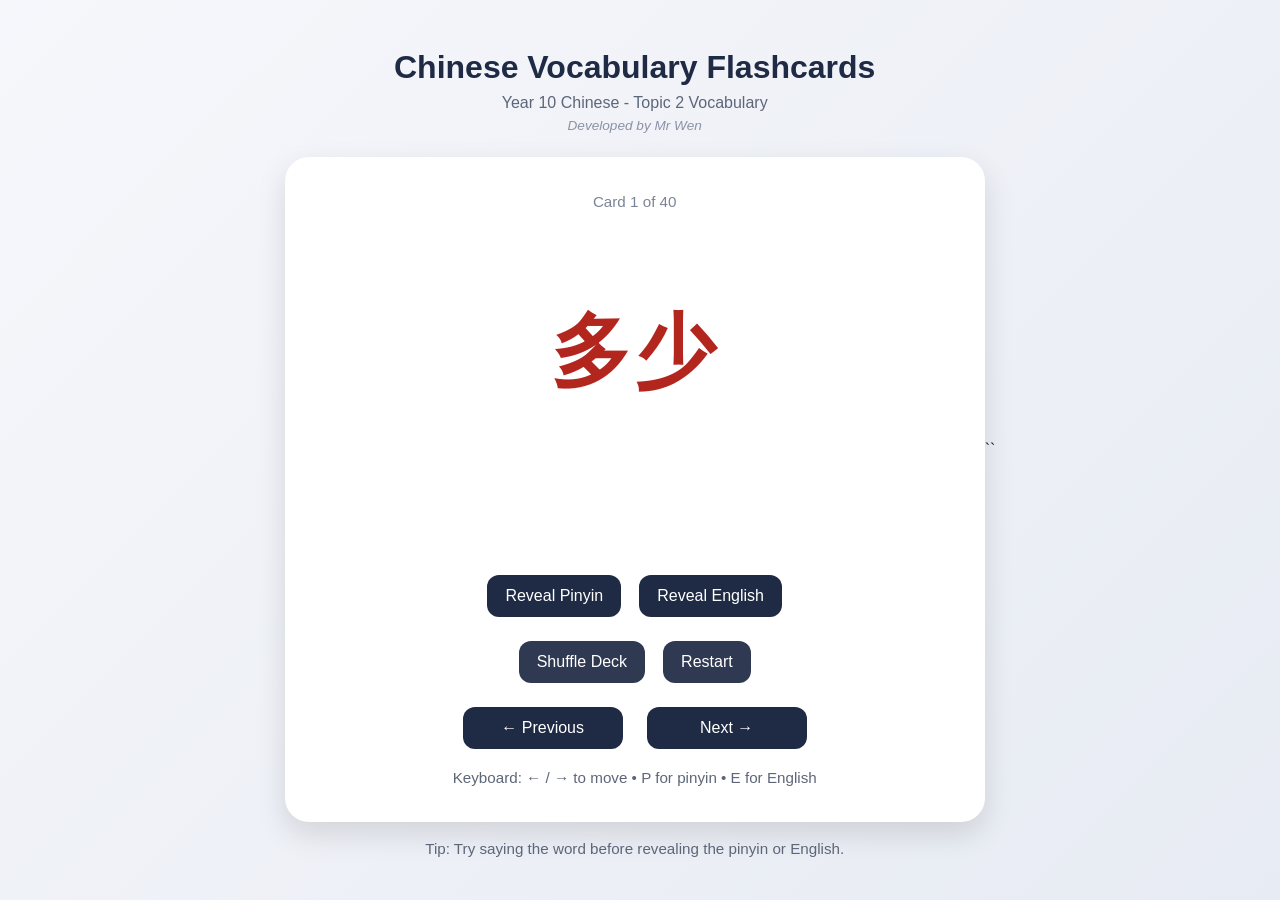
==== 10chi-flashcard/index.html @ a39b6f1a "Add files via upload" ====
<!DOCTYPE html>
<html lang="en">
<head>
  <meta charset="UTF-8" />
  <meta name="viewport" content="width=device-width, initial-scale=1.0" />
  <title>Chinese Vocabulary Flashcards</title>
  <link rel="stylesheet" href="style.css?v=2026-06-10">
</head>

<body>
  <main class="app">
    <header>
      <h1>Chinese Vocabulary Flashcards</h1>
      <p>Year 10 Chinese - Topic 2 Vocabulary</p>
      <p class="developer-credit">Developed by Mr Wen</p>
    </header>

    <section class="flashcard" aria-label="Flashcard">
      <div class="card-number" id="cardNumber" aria-live="polite"></div>

<!-- Pinyin sits above Hanzi -->
<div class="answer-box hidden pinyin-top" id="pinyinBox" aria-hidden="true">
  <span id="pinyin">nǐ hǎo</span>
</div>

<!-- lang helps devices choose appropriate fonts/reading rules -->
<div class="hanzi" id="hanzi" lang="zh-Hans">你好</div>

<!-- Keep English in the answer area below -->
<div class="answer-area" aria-label="Answers">
  <div class="answer-box hidden" id="englishBox" aria-hidden="true">
    <span class="label">English</span>
    <span id="english">hello</span>
  </div>
</div>
      <div class="button-row">
        <button type="button" id="togglePinyinBtn" aria-controls="pinyinBox">Reveal Pinyin</button>
        <button type="button" id="toggleEnglishBtn" aria-controls="englishBox">Reveal English</button>
      </div>

      <div class="button-row secondary-row">
        <button type="button" id="shuffleBtn">Shuffle Deck</button>
        <button type="button" id="restartBtn">Restart</button>
      </div>

      <div class="navigation">
        <button type="button" id="prevBtn">← Previous</button>
        <button type="button" id="nextBtn">Next →</button>
      </div>

      <p class="keyboard-tip">
        Keyboard: ← / → to move • P for pinyin • E for English
      </p>
    </section>

    <footer>
      <p>Tip: Try saying the word before revealing the pinyin or English.</p>
    </footer>
  </main>

  <script src="vocab-data.js?v=2026-06-10"></script>
  <script src="script.js?v=2026-06-10"></script>

</body>
</html>
``
---- 10chi-flashcard/style.css ----
/* Apply box-sizing properly (your original had a typo) */
* {
  box-sizing: border-box;
}

:root {
  --bg1: #f6f7fb;
  --bg2: #e7ebf3;
  --ink: #222;
  --muted: #5d6678;
  --navy: #1f2a44;
  --navy2: #33415f;
  --card: #ffffff;
  --soft: #f4f6fa;
  --hanzi: #b3261e;
}

.developer-credit {
  margin-top: 6px;
  color: #8a93a5;
  font-size: 0.85rem;
  font-style: italic;
}

body {
  margin: 0;
  /* English/general page font */
  font-family: "Century Gothic", "Segoe UI", Arial, Helvetica, sans-serif;
  background: linear-gradient(135deg, var(--bg1), var(--bg2));
  color: var(--ink);
  min-height: 100vh;
  display: flex;
  justify-content: center;
  align-items: center;
}

/* Main app container */
.app {
  width: 90%;
  max-width: 700px;
  text-align: center;
}

/* Header */
header {
  margin-bottom: 24px;
}

header h1 {
  margin-bottom: 8px;
  font-size: 2rem;
  color: var(--navy);
}

header p {
  margin: 0;
  color: var(--muted);
  font-size: 1rem;
}

/* Flashcard */
.flashcard {
  background: var(--card);
  border-radius: 24px;
  padding: 36px 28px;
  box-shadow: 0 12px 30px rgba(0, 0, 0, 0.12);
}

.card-number {
  color: #7b8496;
  font-size: 0.95rem;
  margin-bottom: 24px;
}

/* Chinese Hanzi font */
.hanzi {
  font-family: "Microsoft YaHei", "SimHei", "Noto Sans CJK SC", "PingFang SC", sans-serif;
  font-size: 5rem;
  font-weight: bold;
  color: var(--hanzi);
  margin-bottom: 28px;
  letter-spacing: 4px;
}

/* Answer area */
.answer-area {
  min-height: 110px;
  margin-bottom: 24px;
}

.answer-box {
  background: var(--soft);
  border-radius: 14px;
  padding: 14px 18px;
  margin: 10px auto;
  max-width: 420px;
  font-size: 1.3rem;
}

.label {
  display: block;
  font-size: 0.8rem;
  text-transform: uppercase;
  color: #657085;
  letter-spacing: 1px;
  margin-bottom: 5px;
}

/* Pinyin font */
#pinyin {
  font-family: "Microsoft YaHei", "SimHei", "Noto Sans CJK SC", "PingFang SC", sans-serif;
  font-size: 1.4rem;
  letter-spacing: 1px;
}

/* English answer uses the general English font */
#english {
  font-family: "Century Gothic", "Segoe UI", Arial, Helvetica, sans-serif;
}

/* Hidden answers (keeps space so layout doesn't jump) */
.hidden {
  visibility: hidden;
}

/* Buttons */
button {
  border: none;
  border-radius: 12px;
  padding: 12px 18px;
  margin: 6px;
  font-size: 1rem;
  cursor: pointer;
  background: var(--navy);
  color: white;
  transition: 0.2s ease;
  font-family: "Century Gothic", "Segoe UI", Arial, Helvetica, sans-serif;
}

button:hover {
  background: var(--navy2);
  transform: translateY(-1px);
}

button:active {
  transform: translateY(0);
}

/* Keyboard accessibility */
button:focus-visible {
  outline: 3px solid #ffcc66;
  outline-offset: 3px;
}

.button-row {
  display: flex;
  justify-content: center;
  flex-wrap: wrap;
  gap: 6px;
  margin-bottom: 12px;
}

.secondary-row button {
  background: #2f3a52;
}

.navigation {
  display: flex;
  gap: 12px;
  justify-content: center;
  flex-wrap: wrap;
  margin-top: 6px;
}

.navigation button {
  min-width: 160px;
}

.keyboard-tip {
  margin-top: 14px;
  margin-bottom: 0;
  color: var(--muted);
  font-size: 0.95rem;
}

/* Footer */
footer {
  margin-top: 18px;
  color: var(--muted);
  font-size: 0.95rem;
}

/* Mobile layout */
@media (max-width: 520px) {
  .hanzi {
    font-size: 3.8rem;
  }

  button {
    width: 100%;
    margin: 6px 0;
  }

  .flashcard {
    padding: 28px 20px;
  }

  .navigation button {
    width: 100%;
  }
}
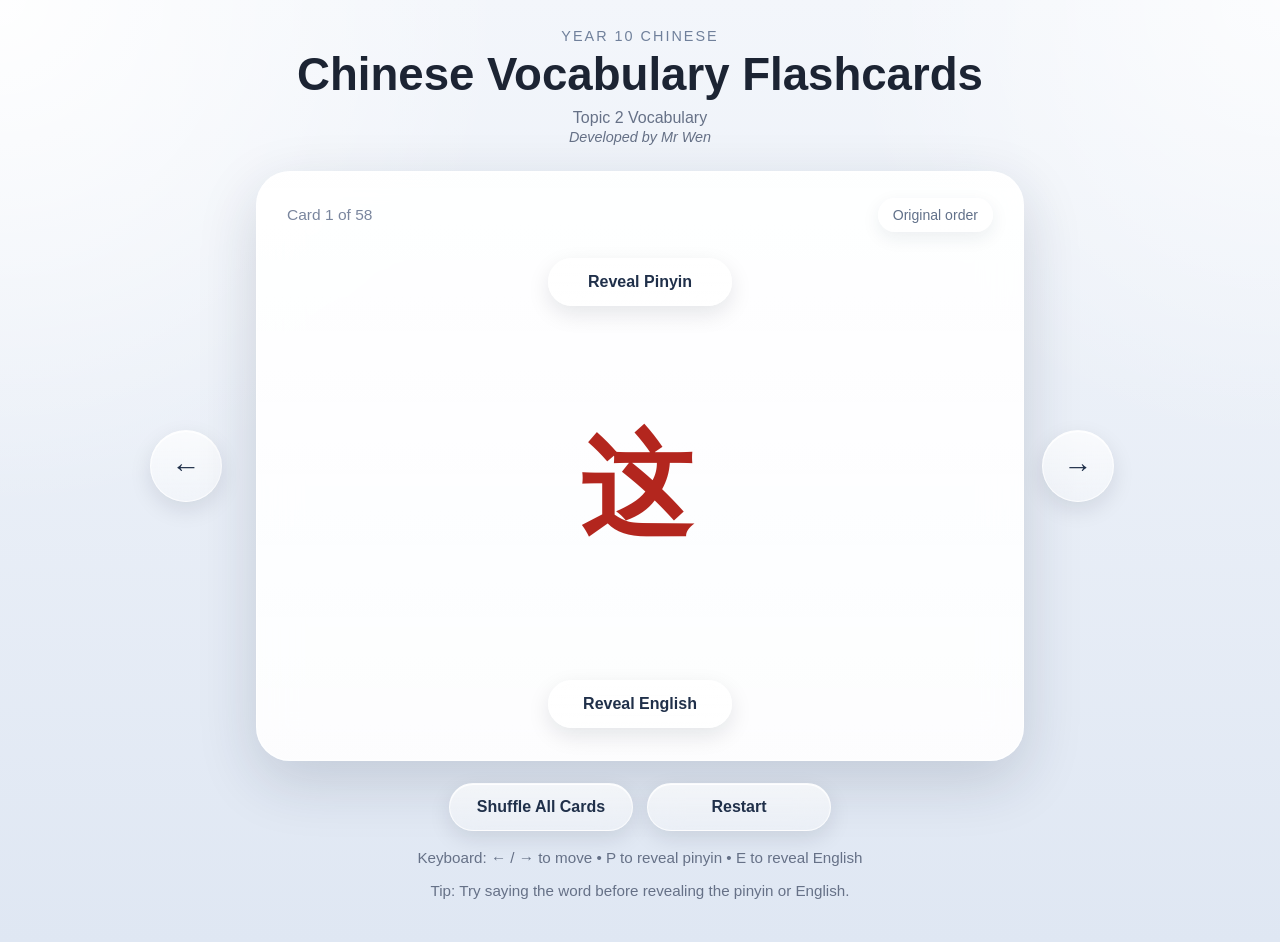
==== commit 9ff133ef: "Add files via upload" ====
--- a/10chi-flashcard/index.html
+++ b/10chi-flashcard/index.html
@@ -1,66 +1,101 @@
-<!DOCTYPE html>
-<html lang="en">
-<head>
-  <meta charset="UTF-8" />
-  <meta name="viewport" content="width=device-width, initial-scale=1.0" />
-  <title>Chinese Vocabulary Flashcards</title>
-  <link rel="stylesheet" href="style.css?v=2026-06-10">
-</head>
-
-<body>
-  <main class="app">
-    <header>
-      <h1>Chinese Vocabulary Flashcards</h1>
-      <p>Year 10 Chinese - Topic 2 Vocabulary</p>
-      <p class="developer-credit">Developed by Mr Wen</p>
-    </header>
-
-    <section class="flashcard" aria-label="Flashcard">
-      <div class="card-number" id="cardNumber" aria-live="polite"></div>
-
-<!-- Pinyin sits above Hanzi -->
-<div class="answer-box hidden pinyin-top" id="pinyinBox" aria-hidden="true">
-  <span id="pinyin">nǐ hǎo</span>
-</div>
-
-<!-- lang helps devices choose appropriate fonts/reading rules -->
-<div class="hanzi" id="hanzi" lang="zh-Hans">你好</div>
-
-<!-- Keep English in the answer area below -->
-<div class="answer-area" aria-label="Answers">
-  <div class="answer-box hidden" id="englishBox" aria-hidden="true">
-    <span class="label">English</span>
-    <span id="english">hello</span>
-  </div>
-</div>
-      <div class="button-row">
-        <button type="button" id="togglePinyinBtn" aria-controls="pinyinBox">Reveal Pinyin</button>
-        <button type="button" id="toggleEnglishBtn" aria-controls="englishBox">Reveal English</button>
-      </div>
-
-      <div class="button-row secondary-row">
-        <button type="button" id="shuffleBtn">Shuffle Deck</button>
-        <button type="button" id="restartBtn">Restart</button>
-      </div>
-
-      <div class="navigation">
-        <button type="button" id="prevBtn">← Previous</button>
-        <button type="button" id="nextBtn">Next →</button>
-      </div>
-
-      <p class="keyboard-tip">
-        Keyboard: ← / → to move • P for pinyin • E for English
-      </p>
-    </section>
-
-    <footer>
-      <p>Tip: Try saying the word before revealing the pinyin or English.</p>
-    </footer>
-  </main>
-
-  <script src="vocab-data.js?v=2026-06-10"></script>
-  <script src="script.js?v=2026-06-10"></script>
-
-</body>
-</html>
-``+<!DOCTYPE html>
+<html lang="en">
+<head>
+  <meta charset="UTF-8" />
+  <meta name="viewport" content="width=device-width, initial-scale=1.0" />
+  <title>Chinese Vocabulary Flashcards</title>
+  <link rel="stylesheet" href="style.css?v=2026-06-15" />
+</head>
+<body>
+  <main class="app">
+    <header class="app-header">
+      <p class="eyebrow">Year 10 Chinese</p>
+      <h1>Chinese Vocabulary Flashcards</h1>
+      <p class="subtitle">Topic 2 Vocabulary</p>
+      <p class="developer-credit">Developed by Mr Wen</p>
+    </header>
+
+    <section class="flashcard-shell" aria-label="Vocabulary flashcard app">
+      <button
+        type="button"
+        id="prevBtn"
+        class="liquid-btn nav-btn nav-left"
+        aria-label="Previous vocabulary card"
+        title="Previous (Left Arrow)"
+      >
+        <span aria-hidden="true">←</span>
+      </button>
+
+      <article class="flashcard-card" aria-label="Flashcard">
+        <div class="card-top-row">
+          <div class="card-number" id="cardNumber" aria-live="polite"></div>
+          <div class="deck-badge" id="deckBadge" aria-live="polite">Original order</div>
+        </div>
+
+        <div class="card-content" id="cardContent">
+          <div class="reveal-section reveal-top">
+            <button
+              type="button"
+              id="togglePinyinBtn"
+              class="liquid-btn reveal-btn"
+              aria-controls="pinyinBox"
+              aria-expanded="false"
+            >
+              Reveal Pinyin
+            </button>
+            <div class="answer-box hidden pinyin-box" id="pinyinBox" aria-hidden="true">
+              <span id="pinyin">nǐ hǎo</span>
+            </div>
+          </div>
+
+          <div class="hanzi-stage">
+            <div class="hanzi" id="hanzi" lang="zh-Hans">你好</div>
+          </div>
+
+          <div class="reveal-section reveal-bottom">
+            <div class="answer-box hidden english-box" id="englishBox" aria-hidden="true">
+              <span class="label">English</span>
+              <span id="english">hello</span>
+            </div>
+            <button
+              type="button"
+              id="toggleEnglishBtn"
+              class="liquid-btn reveal-btn"
+              aria-controls="englishBox"
+              aria-expanded="false"
+            >
+              Reveal English
+            </button>
+          </div>
+        </div>
+      </article>
+
+      <button
+        type="button"
+        id="nextBtn"
+        class="liquid-btn nav-btn nav-right"
+        aria-label="Next vocabulary card"
+        title="Next (Right Arrow)"
+      >
+        <span aria-hidden="true">→</span>
+      </button>
+    </section>
+
+    <div class="deck-controls">
+      <button type="button" id="shuffleBtn" class="liquid-btn action-btn">Shuffle All Cards</button>
+      <button type="button" id="restartBtn" class="liquid-btn action-btn">Restart</button>
+    </div>
+
+    <p class="keyboard-tip">
+      Keyboard: ← / → to move • P to reveal pinyin • E to reveal English
+    </p>
+
+    <footer>
+      <p>Tip: Try saying the word before revealing the pinyin or English.</p>
+    </footer>
+  </main>
+
+  <script src="vocab-data.js?v=2026-06-15"></script>
+  <script src="script.js?v=2026-06-15"></script>
+</body>
+</html>
--- a/10chi-flashcard/style.css
+++ b/10chi-flashcard/style.css
@@ -1,211 +1,427 @@
-/* Apply box-sizing properly (your original had a typo) */
-* {
-  box-sizing: border-box;
-}
-
-:root {
-  --bg1: #f6f7fb;
-  --bg2: #e7ebf3;
-  --ink: #222;
-  --muted: #5d6678;
-  --navy: #1f2a44;
-  --navy2: #33415f;
-  --card: #ffffff;
-  --soft: #f4f6fa;
-  --hanzi: #b3261e;
-}
-
-.developer-credit {
-  margin-top: 6px;
-  color: #8a93a5;
-  font-size: 0.85rem;
-  font-style: italic;
-}
-
-body {
-  margin: 0;
-  /* English/general page font */
-  font-family: "Century Gothic", "Segoe UI", Arial, Helvetica, sans-serif;
-  background: linear-gradient(135deg, var(--bg1), var(--bg2));
-  color: var(--ink);
-  min-height: 100vh;
-  display: flex;
-  justify-content: center;
-  align-items: center;
-}
-
-/* Main app container */
-.app {
-  width: 90%;
-  max-width: 700px;
-  text-align: center;
-}
-
-/* Header */
-header {
-  margin-bottom: 24px;
-}
-
-header h1 {
-  margin-bottom: 8px;
-  font-size: 2rem;
-  color: var(--navy);
-}
-
-header p {
-  margin: 0;
-  color: var(--muted);
-  font-size: 1rem;
-}
-
-/* Flashcard */
-.flashcard {
-  background: var(--card);
-  border-radius: 24px;
-  padding: 36px 28px;
-  box-shadow: 0 12px 30px rgba(0, 0, 0, 0.12);
-}
-
-.card-number {
-  color: #7b8496;
-  font-size: 0.95rem;
-  margin-bottom: 24px;
-}
-
-/* Chinese Hanzi font */
-.hanzi {
-  font-family: "Microsoft YaHei", "SimHei", "Noto Sans CJK SC", "PingFang SC", sans-serif;
-  font-size: 5rem;
-  font-weight: bold;
-  color: var(--hanzi);
-  margin-bottom: 28px;
-  letter-spacing: 4px;
-}
-
-/* Answer area */
-.answer-area {
-  min-height: 110px;
-  margin-bottom: 24px;
-}
-
-.answer-box {
-  background: var(--soft);
-  border-radius: 14px;
-  padding: 14px 18px;
-  margin: 10px auto;
-  max-width: 420px;
-  font-size: 1.3rem;
-}
-
-.label {
-  display: block;
-  font-size: 0.8rem;
-  text-transform: uppercase;
-  color: #657085;
-  letter-spacing: 1px;
-  margin-bottom: 5px;
-}
-
-/* Pinyin font */
-#pinyin {
-  font-family: "Microsoft YaHei", "SimHei", "Noto Sans CJK SC", "PingFang SC", sans-serif;
-  font-size: 1.4rem;
-  letter-spacing: 1px;
-}
-
-/* English answer uses the general English font */
-#english {
-  font-family: "Century Gothic", "Segoe UI", Arial, Helvetica, sans-serif;
-}
-
-/* Hidden answers (keeps space so layout doesn't jump) */
-.hidden {
-  visibility: hidden;
-}
-
-/* Buttons */
-button {
-  border: none;
-  border-radius: 12px;
-  padding: 12px 18px;
-  margin: 6px;
-  font-size: 1rem;
-  cursor: pointer;
-  background: var(--navy);
-  color: white;
-  transition: 0.2s ease;
-  font-family: "Century Gothic", "Segoe UI", Arial, Helvetica, sans-serif;
-}
-
-button:hover {
-  background: var(--navy2);
-  transform: translateY(-1px);
-}
-
-button:active {
-  transform: translateY(0);
-}
-
-/* Keyboard accessibility */
-button:focus-visible {
-  outline: 3px solid #ffcc66;
-  outline-offset: 3px;
-}
-
-.button-row {
-  display: flex;
-  justify-content: center;
-  flex-wrap: wrap;
-  gap: 6px;
-  margin-bottom: 12px;
-}
-
-.secondary-row button {
-  background: #2f3a52;
-}
-
-.navigation {
-  display: flex;
-  gap: 12px;
-  justify-content: center;
-  flex-wrap: wrap;
-  margin-top: 6px;
-}
-
-.navigation button {
-  min-width: 160px;
-}
-
-.keyboard-tip {
-  margin-top: 14px;
-  margin-bottom: 0;
-  color: var(--muted);
-  font-size: 0.95rem;
-}
-
-/* Footer */
-footer {
-  margin-top: 18px;
-  color: var(--muted);
-  font-size: 0.95rem;
-}
-
-/* Mobile layout */
-@media (max-width: 520px) {
-  .hanzi {
-    font-size: 3.8rem;
-  }
-
-  button {
-    width: 100%;
-    margin: 6px 0;
-  }
-
-  .flashcard {
-    padding: 28px 20px;
-  }
-
-  .navigation button {
-    width: 100%;
-  }
-}+/* Global reset */
+* {
+  box-sizing: border-box;
+}
+
+:root {
+  --bg-top: #f3f6fb;
+  --bg-bottom: #dfe7f3;
+  --ink: #1c2433;
+  --muted: #667187;
+  --card: rgba(255, 255, 255, 0.9);
+  --card-border: rgba(255, 255, 255, 0.85);
+  --shadow-lg: 0 20px 60px rgba(23, 38, 65, 0.16);
+  --shadow-md: 0 10px 28px rgba(22, 34, 59, 0.12);
+  --soft-shadow: inset 0 1px 0 rgba(255, 255, 255, 0.85);
+  --glass-bg: linear-gradient(180deg, rgba(255, 255, 255, 0.72), rgba(255, 255, 255, 0.38));
+  --glass-border: rgba(255, 255, 255, 0.72);
+  --glass-text: #20304a;
+  --accent: #b3261e;
+  --accent-soft: rgba(179, 38, 30, 0.08);
+}
+
+html,
+body {
+  min-height: 100%;
+}
+
+body {
+  margin: 0;
+  font-family: "Century Gothic", "Segoe UI", Arial, Helvetica, sans-serif;
+  color: var(--ink);
+  background:
+    radial-gradient(circle at top left, rgba(255, 255, 255, 0.92), transparent 32%),
+    radial-gradient(circle at top right, rgba(255, 255, 255, 0.72), transparent 28%),
+    linear-gradient(180deg, var(--bg-top), var(--bg-bottom));
+  display: flex;
+  justify-content: center;
+  align-items: center;
+  padding: 28px 16px;
+}
+
+.app {
+  width: min(100%, 980px);
+  text-align: center;
+}
+
+.app-header {
+  text-align: center;
+  margin-bottom: 26px;
+}
+
+.eyebrow {
+  margin: 0 0 6px;
+  font-size: 0.9rem;
+  letter-spacing: 0.14em;
+  text-transform: uppercase;
+  color: #70809b;
+}
+
+.app-header h1 {
+  margin: 0;
+  font-size: clamp(2rem, 4vw, 2.85rem);
+  line-height: 1.08;
+}
+
+.subtitle,
+.developer-credit,
+.keyboard-tip,
+footer p {
+  color: var(--muted);
+}
+
+.subtitle {
+  margin: 10px 0 2px;
+  font-size: 1rem;
+}
+
+.developer-credit {
+  margin: 0;
+  font-size: 0.9rem;
+  font-style: italic;
+}
+
+.flashcard-shell {
+  display: grid;
+  grid-template-columns: 88px minmax(0, 1fr) 88px;
+  align-items: center;
+  gap: 18px;
+}
+
+.flashcard-card {
+  position: relative;
+  overflow: hidden;
+  min-height: 560px;
+  padding: 26px 30px 28px;
+  border-radius: 34px;
+  background: var(--card);
+  border: 1px solid var(--card-border);
+  box-shadow: var(--shadow-lg), var(--soft-shadow);
+  backdrop-filter: blur(20px);
+  -webkit-backdrop-filter: blur(20px);
+}
+
+.flashcard-card::before {
+  content: "";
+  position: absolute;
+  inset: 0;
+  background: linear-gradient(180deg, rgba(255, 255, 255, 0.35), rgba(255, 255, 255, 0.02));
+  pointer-events: none;
+}
+
+.card-top-row {
+  position: relative;
+  z-index: 1;
+  display: flex;
+  justify-content: space-between;
+  align-items: center;
+  gap: 12px;
+  margin-bottom: 16px;
+}
+
+.card-number {
+  color: #7a869e;
+  font-size: 0.97rem;
+}
+
+.deck-badge {
+  padding: 8px 14px;
+  border-radius: 999px;
+  background: rgba(255, 255, 255, 0.62);
+  border: 1px solid rgba(255, 255, 255, 0.78);
+  box-shadow: 0 6px 18px rgba(27, 45, 77, 0.08);
+  color: #62718a;
+  font-size: 0.88rem;
+}
+
+.card-content {
+  position: relative;
+  z-index: 1;
+  min-height: 470px;
+  display: flex;
+  flex-direction: column;
+  justify-content: space-between;
+  align-items: center;
+  gap: 18px;
+  padding: 10px 0 4px;
+  transform-origin: center;
+}
+
+.reveal-section {
+  width: 100%;
+  display: flex;
+  flex-direction: column;
+  align-items: center;
+  gap: 14px;
+}
+
+.answer-box {
+  width: min(100%, 420px);
+  min-height: 72px;
+  display: flex;
+  align-items: center;
+  justify-content: center;
+  flex-direction: column;
+  gap: 4px;
+  text-align: center;
+  padding: 16px 18px;
+  background: rgba(255, 255, 255, 0.68);
+  border: 1px solid rgba(255, 255, 255, 0.82);
+  border-radius: 24px;
+  box-shadow: var(--shadow-md);
+  backdrop-filter: blur(18px);
+  -webkit-backdrop-filter: blur(18px);
+}
+
+.pinyin-box {
+  min-height: 64px;
+}
+
+.label {
+  display: block;
+  font-size: 0.78rem;
+  text-transform: uppercase;
+  letter-spacing: 0.12em;
+  color: #72809a;
+}
+
+#pinyin {
+  font-family: "Microsoft YaHei", "SimHei", "Noto Sans CJK SC", "PingFang SC", sans-serif;
+  font-size: clamp(1.35rem, 2.4vw, 1.7rem);
+}
+
+#english {
+  font-size: clamp(1.15rem, 2.2vw, 1.45rem);
+}
+
+.hanzi-stage {
+  flex: 1;
+  width: 100%;
+  display: flex;
+  justify-content: center;
+  align-items: center;
+  padding: 10px 0;
+}
+
+.hanzi {
+  font-family: "Microsoft YaHei", "SimHei", "Noto Sans CJK SC", "PingFang SC", sans-serif;
+  font-size: clamp(4.3rem, 10vw, 7rem);
+  font-weight: bold;
+  color: var(--accent);
+  letter-spacing: 0.08em;
+  line-height: 1.08;
+  text-align: center;
+  text-wrap: balance;
+  padding: 12px 8px;
+}
+
+.hidden {
+  visibility: hidden;
+}
+
+.liquid-btn {
+  appearance: none;
+  border: 1px solid var(--glass-border);
+  border-radius: 999px;
+  background: var(--glass-bg);
+  color: var(--glass-text);
+  box-shadow:
+    0 8px 22px rgba(14, 23, 39, 0.1),
+    inset 0 1px 0 rgba(255, 255, 255, 0.9);
+  backdrop-filter: blur(16px);
+  -webkit-backdrop-filter: blur(16px);
+  font-family: "Century Gothic", "Segoe UI", Arial, Helvetica, sans-serif;
+  font-size: 1rem;
+  font-weight: 600;
+  cursor: pointer;
+  transition: transform 180ms ease, box-shadow 180ms ease, background 180ms ease, opacity 180ms ease;
+}
+
+.liquid-btn:hover:not(:disabled) {
+  transform: translateY(-1px) scale(1.01);
+  box-shadow:
+    0 12px 28px rgba(14, 23, 39, 0.14),
+    inset 0 1px 0 rgba(255, 255, 255, 0.95);
+}
+
+.liquid-btn:active:not(:disabled) {
+  transform: translateY(0) scale(0.99);
+}
+
+.liquid-btn:focus-visible {
+  outline: 3px solid rgba(76, 130, 255, 0.58);
+  outline-offset: 3px;
+}
+
+.liquid-btn:disabled {
+  opacity: 0.55;
+  cursor: not-allowed;
+}
+
+.reveal-btn,
+.action-btn {
+  min-width: 184px;
+  padding: 14px 22px;
+}
+
+.nav-btn {
+  width: 72px;
+  height: 72px;
+  border-radius: 50%;
+  display: inline-flex;
+  align-items: center;
+  justify-content: center;
+  padding: 0;
+  font-size: 1.8rem;
+}
+
+.deck-controls {
+  margin-top: 22px;
+  display: flex;
+  justify-content: center;
+  gap: 14px;
+  flex-wrap: wrap;
+}
+
+.keyboard-tip {
+  text-align: center;
+  margin: 18px 0 0;
+  font-size: 0.95rem;
+}
+
+footer {
+  text-align: center;
+  margin-top: 16px;
+  font-size: 0.95rem;
+}
+
+/* Card transition classes for previous / next movement */
+.card-content.slide-out-next {
+  animation: slideOutNext 160ms ease forwards;
+}
+
+.card-content.slide-in-next {
+  animation: slideInNext 220ms ease forwards;
+}
+
+.card-content.slide-out-prev {
+  animation: slideOutPrev 160ms ease forwards;
+}
+
+.card-content.slide-in-prev {
+  animation: slideInPrev 220ms ease forwards;
+}
+
+@keyframes slideOutNext {
+  from {
+    opacity: 1;
+    transform: translateX(0) scale(1);
+  }
+  to {
+    opacity: 0;
+    transform: translateX(-28px) scale(0.985);
+  }
+}
+
+@keyframes slideInNext {
+  from {
+    opacity: 0;
+    transform: translateX(28px) scale(0.985);
+  }
+  to {
+    opacity: 1;
+    transform: translateX(0) scale(1);
+  }
+}
+
+@keyframes slideOutPrev {
+  from {
+    opacity: 1;
+    transform: translateX(0) scale(1);
+  }
+  to {
+    opacity: 0;
+    transform: translateX(28px) scale(0.985);
+  }
+}
+
+@keyframes slideInPrev {
+  from {
+    opacity: 0;
+    transform: translateX(-28px) scale(0.985);
+  }
+  to {
+    opacity: 1;
+    transform: translateX(0) scale(1);
+  }
+}
+
+@media (max-width: 900px) {
+  .flashcard-shell {
+    grid-template-columns: 72px minmax(0, 1fr) 72px;
+    gap: 14px;
+  }
+
+  .flashcard-card {
+    min-height: 520px;
+    padding: 24px 22px 26px;
+  }
+
+  .nav-btn {
+    width: 62px;
+    height: 62px;
+    font-size: 1.6rem;
+  }
+}
+
+@media (max-width: 640px) {
+  body {
+    padding: 20px 12px 28px;
+  }
+
+  .flashcard-shell {
+    grid-template-columns: 60px minmax(0, 1fr) 60px;
+    gap: 10px;
+  }
+
+  .flashcard-card {
+    min-height: 500px;
+    border-radius: 28px;
+    padding: 22px 18px 24px;
+  }
+
+  .card-content {
+    min-height: 430px;
+  }
+
+  .reveal-btn,
+  .action-btn {
+    min-width: 0;
+    width: 100%;
+  }
+
+  .deck-controls {
+    align-items: stretch;
+  }
+}
+
+@media (max-width: 420px) {
+  .app-header h1 {
+    font-size: 1.78rem;
+  }
+
+  .flashcard-shell {
+    grid-template-columns: 52px minmax(0, 1fr) 52px;
+  }
+
+  .nav-btn {
+    width: 52px;
+    height: 52px;
+    font-size: 1.3rem;
+  }
+
+  .card-top-row {
+    flex-direction: column;
+    align-items: center;
+  }
+}
